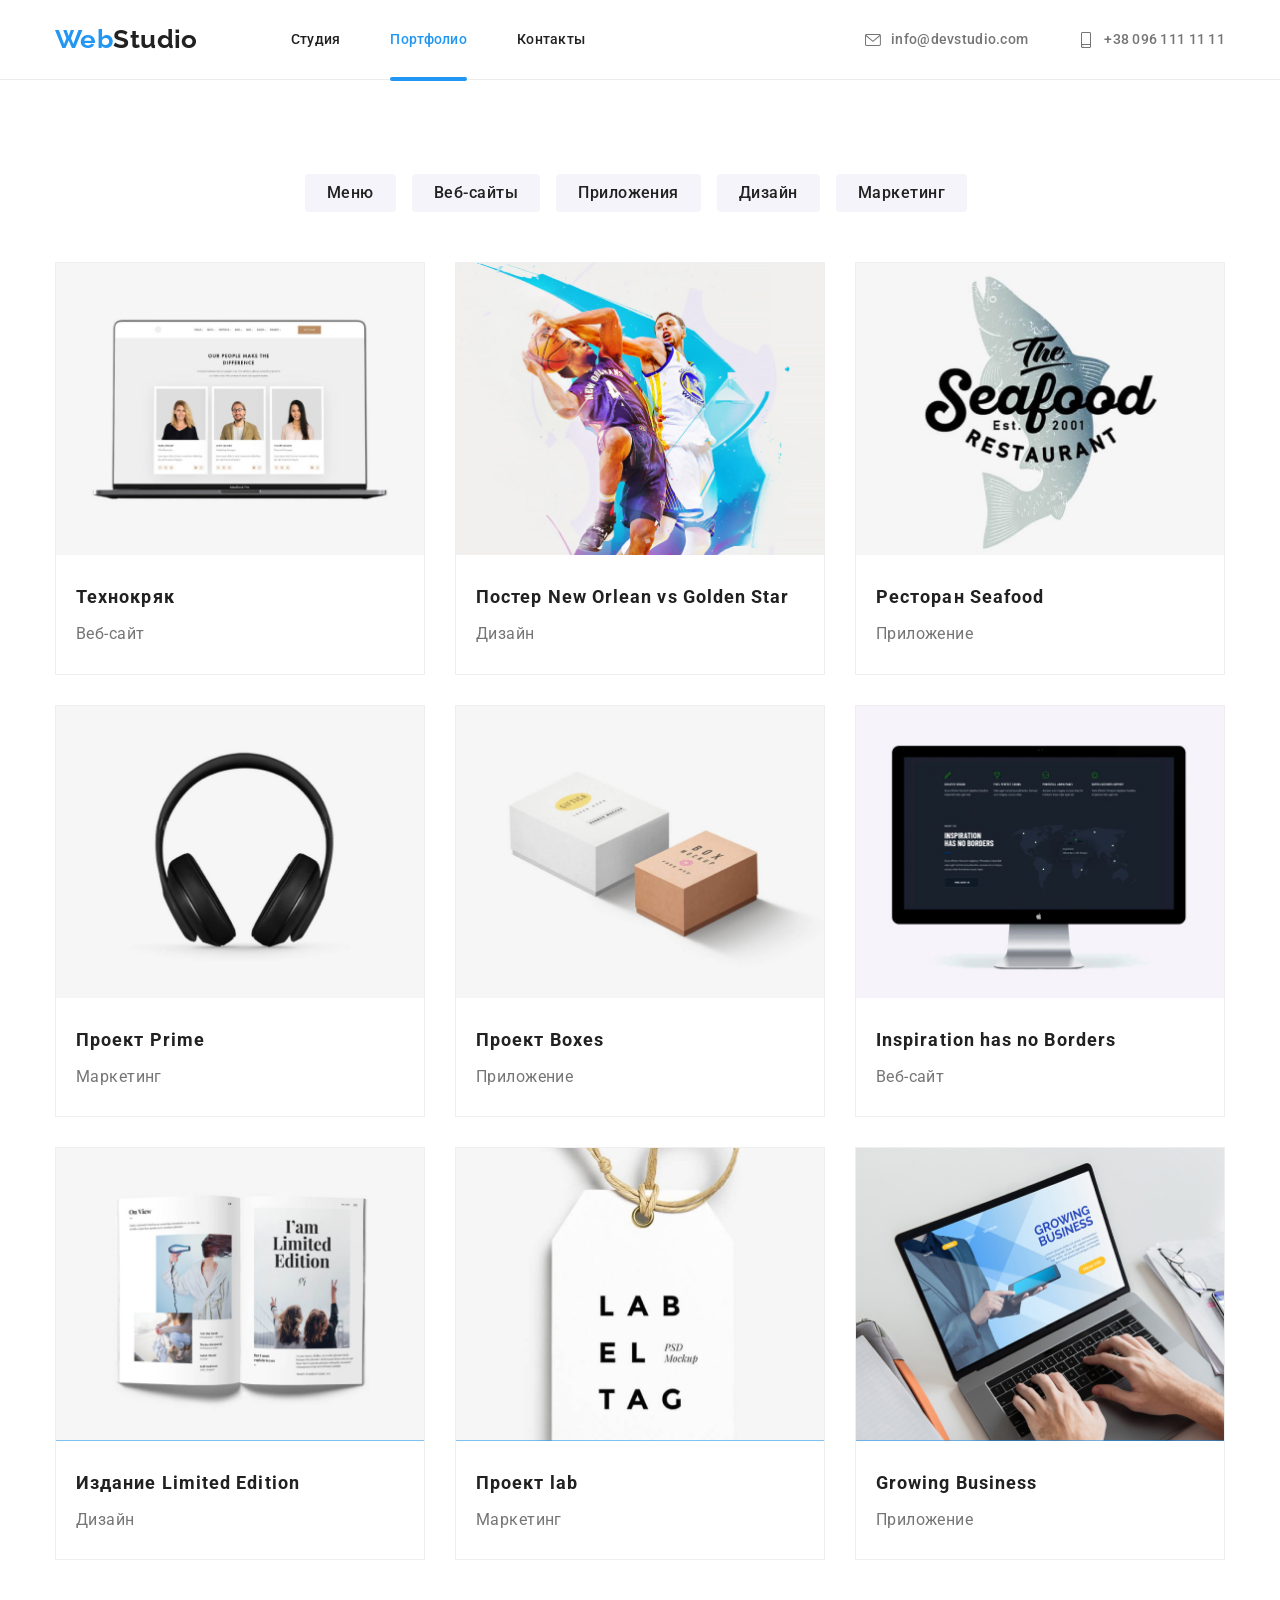
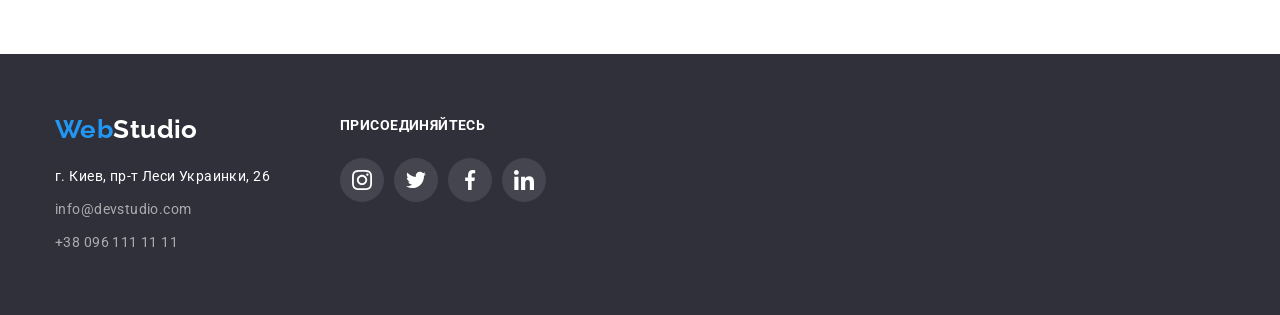
==== portfolio.html @ e98e8a39 "Добавляет предыдущий проэкт" ====
<!DOCTYPE html>
<html lang="ru">
  <head>
    <meta charset="UTF-8" />
    <meta name="viewport" content="width=device-width, initial-scale=1.0" />
    <title>Портфолио</title>
    <link rel="preconnect" href="https://fonts.gstatic.com" />
    <link
      href="https://fonts.googleapis.com/css2?family=Raleway:wght@700&family=Roboto:wght@400;500;700;900&display=swap"
      rel="stylesheet"
    />
    <link
      rel="stylesheet"
      href="https://cdnjs.cloudflare.com/ajax/libs/modern-normalize/1.0.0/modern-normalize.min.css"
    />
    <link rel="stylesheet" href="./css/common.css" />
    <link rel="stylesheet" href="./css/styles.css" />
  </head>
  <body>
    <header class="header-page">
      <div class="container header-container">
        <nav class="nav-container">
          <a href="./index.html" class="logo logo-for-header">Web<span class="logo-header">Studio</span></a>

          <ul class="site-nav list">
            <li class="site-nav-item"><a href="./index.html" class="link">Студия</a></li>
            <li class="site-nav-item"><a href="./portfolio.html" class="link current">Портфолио</a></li>
            <li class="site-nav-item"><a href="#" class="link">Контакты</a></li>
          </ul>
        </nav>

        <ul class="site-contacts list">
          <li class="site-contacts-item mail-with-margin">
            <a href="mailto:info@devstudio.com" class="link-contacts">
              <svg class="contact-icon">
                <use href="./img/icons/sprite.svg#icon-header-icon-envelope"></use>
              </svg>
              info@devstudio.com</a
            >
          </li>
          <li class="site-contacts-item">
            <a href="tel:+380961111111" class="link-contacts">
              <svg class="contact-icon">
                <use href="./img/icons/sprite.svg#icon-header-icon-smartphone"></use>
              </svg>
              +38 096 111 11 11</a
            >
          </li>
        </ul>
      </div>
    </header>

    <main>
      <section class="portfolio-section">
        <div class="container">
          <h1 class="visually-hidden">Портфолио</h1>

          <!-- Меню кнопок-фильтров -->

          <ul class="filter-list list">
            <li class="filter-list-item">
              <button type="button" class="button">Меню</button>
            </li>
            <li class="filter-list-item">
              <button type="button" class="button">Веб-сайты</button>
            </li>
            <li class="filter-list-item">
              <button type="button" class="button">Приложения</button>
            </li>
            <li class="filter-list-item">
              <button type="button" class="button">Дизайн</button>
            </li>
            <li class="filter-list-item">
              <button type="button" class="button">Маркетинг</button>
            </li>
          </ul>

          <!-- Список примеров работ -->

          <ul class="example-list list">
            <li class="item">
              <a href="#" class="link-card link">
                <div class="content">
                  <div class="example-img">
                    <img
                      src="./img/portfolio-1.jpg"
                      alt="Главная страница веб-сайта"
                      width="370"
                      height="294"
                      class="img"
                    />
                    <p class="example-content-description">
                      Технокряк это современная площадка распространения коронавируса. Компании используют эту платформу
                      для цифрового шпионажа и атак на защищённые сервера конкурентов.
                    </p>
                  </div>
                </div>
                <div class="card-footer">
                  <h2 class="title">Технокряк</h2>
                  <p class="text">Веб-сайт</p>
                </div>
              </a>
            </li>
            <li class="item">
              <a href="#" class="link-card link">
                <div class="content">
                  <div class="example-img">
                    <img
                      src="./img/portfolio-2.jpg"
                      alt="Два баскетболиста борются за мяч"
                      width="370"
                      height="294"
                      class="img"
                    />
                    <p class="example-content-description">
                      Технокряк это современная площадка распространения коронавируса. Компании используют эту платформу
                      для цифрового шпионажа и атак на защищённые сервера конкурентов.
                    </p>
                  </div>
                </div>

                <div class="card-footer">
                  <h2 class="title">Постер <span lang="en">New Orlean vs Golden Star</span></h2>
                  <p class="text">Дизайн</p>
                </div>
              </a>
            </li>
            <li class="item">
              <a href="#" class="link-card link">
                <div class="content">
                  <div class="example-img">
                    <img
                      src="./img/portfolio-3.jpg"
                      alt="Логотип ресторана Seafood"
                      width="370"
                      height="294"
                      class="img"
                    />
                    <p class="example-content-description">
                      Технокряк это современная площадка распространения коронавируса. Компании используют эту платформу
                      для цифрового шпионажа и атак на защищённые сервера конкурентов.
                    </p>
                  </div>
                </div>
                <div class="card-footer">
                  <h2 class="title">Ресторан <span lang="en">Seafood</span></h2>
                  <p class="text">Приложение</p>
                </div>
              </a>
            </li>
            <li class="item">
              <a href="#" class="link-card link">
                <div class="content">
                  <div class="example-img">
                    <img src="./img/portfolio-4.jpg" alt="Накладные наушники" width="370" height="294" class="img" />
                    <p class="example-content-description">
                      Технокряк это современная площадка распространения коронавируса. Компании используют эту платформу
                      для цифрового шпионажа и атак на защищённые сервера конкурентов.
                    </p>
                  </div>
                </div>
                <div class="card-footer">
                  <h2 class="title">Проект <span lang="en">Prime</span></h2>
                  <p class="text">Маркетинг</p>
                </div>
              </a>
            </li>
            <li class="item">
              <a href="#" class="link-card link">
                <div class="content">
                  <div class="example-img">
                    <img
                      src="./img/portfolio-5.jpg"
                      alt="Одна большая и одна маленькая коробочки"
                      width="370"
                      height="294"
                      class="img"
                    />
                    <p class="example-content-description">
                      Технокряк это современная площадка распространения коронавируса. Компании используют эту платформу
                      для цифрового шпионажа и атак на защищённые сервера конкурентов.
                    </p>
                  </div>
                </div>
                <div class="card-footer">
                  <h2 class="title">Проект <span lang="en">Boxes</span></h2>
                  <p class="text">Приложение</p>
                </div>
              </a>
            </li>
            <li class="item">
              <a href="#" class="link-card link">
                <div class="content">
                  <div class="example-img">
                    <img
                      src="./img/portfolio-6.jpg"
                      alt="Главная страница веб-сайта"
                      width="370"
                      height="294"
                      class="img"
                    />
                    <p class="example-content-description">
                      Технокряк это современная площадка распространения коронавируса. Компании используют эту платформу
                      для цифрового шпионажа и атак на защищённые сервера конкурентов.
                    </p>
                  </div>
                </div>
                <div class="card-footer">
                  <h2 class="title"><span lang="en">Inspiration has no Borders</span></h2>
                  <p class="text">Веб-сайт</p>
                </div>
              </a>
            </li>
            <li class="item">
              <a href="#" class="link-card link">
                <div class="content">
                  <div class="example-img">
                    <img src="./img/potfolio-7.jpg" alt="Разворот книги" width="370" height="294" class="img" />
                    <p class="example-content-description">
                      Технокряк это современная площадка распространения коронавируса. Компании используют эту платформу
                      для цифрового шпионажа и атак на защищённые сервера конкурентов.
                    </p>
                  </div>
                </div>
                <div class="card-footer">
                  <h2 class="title">Издание <span lang="en">Limited Edition</span></h2>
                  <p class="text">Дизайн</p>
                </div>
              </a>
            </li>
            <li class="item">
              <a href="#" class="link-card link">
                <div class="content">
                  <div class="example-img">
                    <img src="./img/portfolio-8.jpg" alt="Бирка" width="370" height="294" class="img" />
                    <p class="example-content-description">
                      Технокряк это современная площадка распространения коронавируса. Компании используют эту платформу
                      для цифрового шпионажа и атак на защищённые сервера конкурентов.
                    </p>
                  </div>
                </div>
                <div class="card-footer">
                  <h2 class="title">Проект <span lang="en">lab</span></h2>
                  <p class="text">Маркетинг</p>
                </div>
              </a>
            </li>
            <li class="item">
              <a href="#" class="link-card link">
                <div class="content">
                  <div class="example-img">
                    <img
                      src="./img/portfolio-9.jpg"
                      alt="Ноутбук на котором набирают текст"
                      width="370"
                      height="294"
                      class="img"
                    />
                    <p class="example-content-description">
                      Технокряк это современная площадка распространения коронавируса. Компании используют эту платформу
                      для цифрового шпионажа и атак на защищённые сервера конкурентов.
                    </p>
                  </div>
                </div>
                <div class="card-footer">
                  <h2 lang="en" class="title">Growing Business</h2>
                  <p class="text">Приложение</p>
                </div>
              </a>
            </li>
          </ul>
        </div>
      </section>
    </main>

    <footer class="footer-page">
      <div class="container all-footer">
        <div class="footer-container">
          <a href="./index.html" class="logo logo-for-footer">Web<span class="logo-footer">Studio</span></a>
          <address class="address-container">
            <ul class="address-list list">
              <li class="address-list-item">
                <a href="https://goo.gl/maps/Ahhb2B3hDKV3ZpVi9" class="text" target="_blank" rel="noopener noreferrer"
                  >г. Киев, пр-т Леси Украинки, 26</a
                >
              </li>
              <li class="address-list-item"><a href="mailto:info@devstudio.com" class="link">info@devstudio.com</a></li>
              <li class="address-list-item"><a href="tel:+380961111111" class="link">+38 096 111 11 11</a></li>
            </ul>
          </address>
        </div>
        <div class="footer-container">
          <p class="text"><strong class="join">присоединяйтесь</strong></p>
          <ul class="social-list list">
            <li class="social-link-item">
              <a href="#" class="social-link social-footer"
                ><svg class="social-icon" width="20px" height="20px">
                  <use href="./img/icons/sprite.svg#icon-instagram"></use></svg
              ></a>
            </li>
            <li class="social-link-item">
              <a href="#" class="social-link social-footer"
                ><svg class="social-icon" width="20px" height="20px">
                  <use href="./img/icons/sprite.svg#icon-twitter"></use></svg
              ></a>
            </li>
            <li class="social-link-item">
              <a href="#" class="social-link social-footer"
                ><svg class="social-icon" width="20px" height="20px">
                  <use href="./img/icons/sprite.svg#icon-facebook"></use></svg
              ></a>
            </li>
            <li class="social-link-item">
              <a href="#" class="social-link social-footer"
                ><svg class="social-icon" width="20px" height="20px">
                  <use href="./img/icons/sprite.svg#icon-linkedin"></use></svg
              ></a>
            </li>
          </ul>
        </div>
      </div>
    </footer>
  </body>
</html>
---- css/common.css ----
body {
  background-color: var(--primary-bg-color);
  color: var(--text-main-color);

  font-family: Roboto, sans-serif;
  font-weight: 400;
  letter-spacing: 0.03em;
  font-size: 14px;
  line-height: 1.7;
}

:root {
  --text-main-color: #757575;
  --title-text-color: #212121;
  --accent-color: #2196f3;
  --primary-bg-color: #ffffff;
  --secondary-bg-color: #2f303a;
  --primary-white-color: #ffffff;
  --secondary-white-color: rgba(255, 255, 255, 0.6);
  --primary-bg-button: #f5f4fa;
  --icons-color: #afb1b8;
}

/* основной цвет фона #FFFFFF */
/* цвет основного текста #757575 */
/*вторичный цвет #212121 */
/* акцент #2196F3 */
/* белый #FFFFFF */
/*белый с прозрачностью rgba(255, 255, 255, 0.6) */
/* цвет фона шапки и футера #2F303A */
/* вторичный цвет фона #F5F4FA */
/* 1200*/

h1,
h2,
h3,
h4,
h5,
h6 {
  margin: 0;
}

ul,
ol {
  margin: 0;
  padding: 0;
}

p {
  margin: 0;
}

.img {
  display: block;
  max-width: 100%;
  height: auto;
}

.list {
  list-style: none;
}

.link {
  text-decoration: none;
}

.container {
  width: 1200px;
  padding-left: 15px;
  padding-right: 15px;
  margin-left: auto;
  margin-right: auto;
  /* outline: 2px solid tomato; */
}

/* ======== HEADER ======== */
/* ======== Site-nav ======== */

.header-page {
  padding-top: 24px;
  padding-bottom: 24px;
  border-bottom: 1px solid #ececec;
}

.container.header-container {
  display: flex;
  align-items: center;
}

.nav-container {
  display: flex;
  align-items: center;

  margin-right: auto;
}

.logo {
  color: #2196f3;
  text-decoration: none;

  font-family: Raleway;
  font-weight: 700;
  font-size: 26px;
  line-height: 1.2;
}

.logo.logo-for-header {
  margin-right: 93px;
}

.logo-header {
  color: #212121;
}

.site-nav {
  font-weight: 500;
  line-height: 1.14;
  letter-spacing: 0.02em;

  display: flex;
}

.site-nav-item {
  margin-right: 50px;
  /* position: relative; */
}

.site-nav-item:last-child {
  margin-right: 0;
}

.site-nav .link {
  color: var(--title-text-color);
  text-decoration: none;
  display: block;

  transition: color 250ms cubic-bezier(0.4, 0, 0.2, 1);
}

.site-nav .link:hover,
.site-nav .link:focus {
  color: var(--accent-color);
}

.link.current {
  position: relative;
  display: inline-block;
  color: var(--accent-color);
}

.link.current::after {
  content: '';
  position: absolute;
  display: block;
  width: 100%;
  height: 4px;
  bottom: -212%;
  left: 0;
  background-color: var(--accent-color);
  border-radius: 2px;
}

/* ========= Contacts ========= */

.site-contacts {
  font-weight: 500;
  line-height: 1.14;
  letter-spacing: 0.02em;

  display: flex;
  align-items: center;
}

.link-contacts {
  color: var(--text-main-color);
  text-decoration: none;

  transition: color 250ms cubic-bezier(0.4, 0, 0.2, 1);
}

.link-contacts:hover,
.link-contacts:focus {
  color: var(--accent-color);
}

.mail-with-margin {
  margin-right: 50px;
}

.link-contacts {
  display: flex;
  justify-content: center;
  padding-top: 2px;
  padding-bottom: 2px;
}

.contact-icon {
  fill: currentColor;
  width: 16px;
  height: 16px;
  margin-right: 10px;
}

/* ======== END HEADER ======== */

/* ======== FOOTER ======== */

.container.all-footer {
  display: flex;
}

.footer-container {
  display: flex;
  flex-direction: column;
  padding-top: 60px;
  padding-bottom: 60px;
  max-width: 270px;
  margin-right: 70px;
}

.footer-container.join-container {
  padding-top: 68px;
}

.logo.logo-for-footer {
  display: flex;
  margin-bottom: 20px;
}

.logo-footer {
  color: #ffffff;
}

.footer-page {
  background-color: var(--secondary-bg-color);
}

.address-container {
  display: flex;
}

.address-list {
  font-style: normal;
  font-size: 14px;
  line-height: 1.7;

  display: flex;
  flex-direction: column;
}

.address-list-item {
  margin-bottom: 9px;
}

.address-list-item:last-child {
  margin-bottom: 0;
}

.address-list-item .text {
  color: var(--primary-white-color);
  text-decoration: none;
}

.address-list-item > .link {
  color: var(--secondary-white-color);
  text-decoration: none;

  transition: color 250ms cubic-bezier(0.4, 0, 0.2, 1);
}

.address-list-item > .link:hover,
.address-list-item > .link:focus {
  color: var(--accent-color);
}

.footer-container-social {
  display: flex;
  flex-direction: column;
  max-width: 270px;
}

.card-footer {
  padding: 24px 20px;
}

.card-footer .title {
  color: var(--title-text-color);

  font-weight: 700;
  font-size: 18px;
  line-height: 2;
  letter-spacing: 0.06em;
  margin-bottom: 4px;
  margin-top: 0;
}

.card-footer .text {
  font-size: 16px;
  line-height: 1.9;
  margin: 0;
  color: var(--text-main-color);
}

.join {
  text-transform: uppercase;
}

.footer-container > .text {
  margin-bottom: 20px;
  color: var(--primary-white-color);
}

.social-link.social-footer {
  background-color: rgba(255, 255, 255, 0.1);
  border-radius: 50%;
  color: #ffffff;
}

/* ======== END FOOTER ======== */

/* Hidden header */

.visually-hidden {
  position: absolute !important;
  clip: rect(1px 1px 1px 1px);
  clip: rect(1px, 1px, 1px, 1px);
  padding: 0 !important;
  border: 0 !important;
  height: 1px !important;
  width: 1px !important;
  overflow: hidden;
}

/* ======== END FOOTER ======== */
---- css/styles.css ----
/* ======== index.html ======== */

/* ================= HERO ================= */

.hero {
  text-align: center;

  border-color: var(--secondary-bg-color);
  background-image: linear-gradient(to right, rgba(47, 48, 58, 0.4), rgba(47, 48, 58, 0.4)), url(../img/hero.jpg);
  max-width: 1600px;
  margin-right: auto;
  margin-left: auto;
}

.hero-container {
  max-width: 700px;
  margin-left: auto;
  margin-right: auto;
  padding-bottom: 200px;
  padding-top: 200px;
}

.hero-title {
  color: #ffffff;

  font-weight: 900;
  font-size: 44px;
  line-height: 1.4;
  letter-spacing: 0.06em;
  text-transform: uppercase;

  margin-bottom: 30px;
}

.hero-button {
  padding: 10px 32px;

  color: #ffffff;
  background-color: var(--accent-color);
  box-shadow: 0px 4px 4px rgba(0, 0, 0, 0.15);
  border-radius: 4px;
  border: none;

  font-family: inherit;
  font-weight: 700;
  font-size: 16px;
  line-height: 1.9;
  letter-spacing: 0.06em;
  cursor: pointer;
}

/* ======== END HERO ======== */

/* ======== COMPONENTS ======== */

.section .section-title {
  color: var(--title-text-color);

  font-weight: 700;
  font-size: 36px;
  line-height: 1.17;
  text-align: center;

  margin-bottom: 50px;
}

/* ======== END COMPONENTS ======== */

/* ======== FEATURES ======== */

.section.features {
  padding-top: 94px;
  padding-bottom: 47px;
}

.feature-list {
  display: flex;
  flex-wrap: wrap;

  padding: 0;
  margin-top: -30px;
  margin-right: -30px;
  margin-bottom: 0;
}

.feature-list-item {
  flex-basis: calc(100% / 4 - 30px);
  margin-top: 30px;
  margin-right: 30px;
  width: 270px;
}

.feature-list-item:last-child {
  margin-right: 0;
}

.feature-list-item::before {
  content: '';
  display: block;
  height: 120px;
  background-color: var(--primary-bg-button);
  background-repeat: no-repeat;
  background-position: center;
  border-radius: 4px;
  margin-bottom: 30px;
}

.icon-antenna::before {
  content: '';
  background-image: url(../img/icons/features-antenna.svg);
  background-size: 66px 70px;
}

.icon-clock::before {
  content: '';
  background-image: url(../img/icons/features-clock.svg);
  background-size: 66px 70px;
}

.icon-diagram::before {
  content: '';
  background-image: url(../img/icons/features-diagram.svg);
  background-size: 66px 70px;
}

.icon-astronaut::before {
  content: '';
  background-image: url(../img/icons/features-astronaut.svg);
  background-size: 66px 70px;
}

.feature-list .title {
  color: var(--title-text-color);

  font-weight: 700;
  font-size: 14px;
  line-height: 1.14;
  text-transform: uppercase;

  margin-bottom: 10px;
}

/* ======== END FEATURES ======== */

/* ======== WORKS ======== */

.section.works {
  padding-top: 47px;
  padding-bottom: 94px;
}

.work-list {
  display: flex;
  align-items: center;
  justify-content: space-between;
  margin-top: 0;
  margin-bottom: 0;
  padding: 0;
}

.work-list-item {
  width: 370px;
}

.work-list-container {
  position: relative;
  display: flex;
  justify-content: center;
  align-items: flex-end;
}

.work-list-container::before {
  content: '';
  position: absolute;
  left: 0;
  bottom: 0;
  width: 100%;
  height: 70px;
  background-color: rgba(47, 48, 58, 0.8);
}

.work-description {
  position: absolute;
  bottom: 27px;

  text-transform: uppercase;
  font-weight: 700;
  color: var(--primary-white-color);
  line-height: 1.143;

  /* overflow-x: auto; */
}

/* ======== END WORKS ======== */

/* ======== OUR TEAM ======== */

.team-list {
  display: flex;
  flex-wrap: wrap;
  margin-top: -30px;
  margin-right: -30px;
  margin-bottom: 0;
  padding-left: 0;
}

.team-list-item {
  background-color: #ffffff;

  margin-top: 30px;
  margin-right: 30px;
  flex-basis: calc(100% / 4 - 30px);

  border-radius: 0px 0px 4px 4px;
  box-shadow: 0px 1px 3px rgba(0, 0, 0, 0.12), 0px 1px 1px rgba(0, 0, 0, 0.14), 0px 2px 1px rgba(0, 0, 0, 0.2);
}

.team-list-item:last-child {
  margin-right: 0;
}

.footer-card-team {
  padding-top: 30px;
  padding-bottom: 30px;
}

.team-list .title {
  color: var(--title-text-color);

  font-weight: 500;
  font-size: 16px;
  line-height: 1.9;
  text-align: center;

  margin-bottom: 10px;
}

.team-list .text {
  font-size: 16px;
  line-height: 1.9;
  margin-bottom: 16px;
}

.team-list-item {
  text-align: center;
}

.team-section {
  background-color: #f5f4fa;
  padding-bottom: 94px;
  padding-top: 94px;
}

/* ======== END OUR TEAM ======== */

/* ======== SOCIAL LINKS ========= */

.social-list {
  display: flex;
  justify-content: center;
}

.social-link {
  display: inline-flex;
  justify-content: center;
  align-items: center;
  color: #afb1b8;
  width: 44px;
  height: 44px;
  border-radius: 50%;

  transition: color 250ms cubic-bezier(0.4, 0, 0.2, 1), background-color 250ms cubic-bezier(0.4, 0, 0.2, 1),
    border-radius 250ms cubic-bezier(0.4, 0, 0.2, 1);
}

.social-link-item:not(:nth-last-child(1)) {
  margin-right: 10px;
}

.social-icon {
  fill: currentColor;
  transition: fill 250ms cubic-bezier(0.4, 0, 0.2, 1);
}

.social-link:hover,
.social-link:focus {
  color: #ffffff;
  background-color: var(--accent-color);
  border-radius: 50%;
}

/* ======== END SOCIAL LINKS ======== */

/* ======== OUR CLIENTS ======== */

.client-section {
  padding-top: 94px;
  padding-bottom: 50px;
}

.client-list {
  display: flex;
  flex-wrap: wrap;
  margin-top: -30px;
  margin-right: -30px;
}

.client-item {
  margin-top: 30px;
  margin-right: 30px;
  flex-basis: calc(100% / 6 - 30px);
}

.client-link {
  display: flex;
  justify-content: center;
  align-items: center;
  width: 100%;
  height: 90px;

  color: var(--icons-color);
  border: 1px solid #afb1b8;
  border-radius: 4px;

  transition: color 250ms cubic-bezier(0.4, 0, 0.2, 1), border 250ms cubic-bezier(0.4, 0, 0.2, 1);
}

.client-link:hover,
.client-link:focus {
  color: var(--accent-color);
  border: 1px solid var(--accent-color);
}

.client-icon {
  fill: currentColor;
  transition: fill 250ms cubic-bezier(0.4, 0, 0.2, 1);
}
/* ======== END OUR CLIENTS ======== */

/* ======== portfolio.html ======== */

.portfolio-section {
  padding-top: 94px;
  padding-bottom: 94px;
}

/* ======== FILTERS MENU ======== */

.filter-list {
  display: flex;
  justify-content: center;
  margin-bottom: 50px;
}

.filter-list-item:not(:nth-last-child(1)) {
  margin-right: 8px;
}

.button {
  color: var(--title-text-color);
  background-color: var(--primary-bg-button);

  font-family: inherit;
  font-weight: 500;
  font-size: 16px;
  line-height: 1.6;
  letter-spacing: 0.03em;
  margin-right: 8px;

  border: none;
  padding: 6px 22px;
  border-radius: 4px;

  transition: color 250ms cubic-bezier(0.4, 0, 0.2, 1), background-color 250ms cubic-bezier(0.4, 0, 0.2, 1),
    box-shadow 250ms cubic-bezier(0.4, 0, 0.2, 1);
}

.button:hover,
.button:focus {
  color: var(--primary-white-color);
  background-color: var(--accent-color);
  box-shadow: 0px 3px 1px rgba(0, 0, 0, 0.1), 0px 1px 2px rgba(0, 0, 0, 0.08), 0px 2px 2px rgba(0, 0, 0, 0.12);
}

/* ======== END FILTERS MENU ======== */

/* ======== EXAMPLES ======== */

.example-list {
  display: flex;
  flex-wrap: wrap;
  margin-right: -30px;
  margin-top: -30px;
}

.item {
  margin-right: 30px;
  margin-top: 30px;
  width: calc((100% - 90px) / 3);
  border: 1px solid #eeeeee;
}

.link-card {
  display: block;

  transition: box-shadow 250ms cubic-bezier(0.4, 0, 0.2, 1);
}

.link-card:hover,
.link-card:focus {
  box-shadow: 0px 4px 4px rgba(0, 0, 0, 0.25);
}

.example-list {
  text-decoration: none;
  color: var(--text-main-color);
}

.example-img {
  position: relative;
  overflow: hidden;
}

.example-content-description {
  position: absolute;
  bottom: 0;
  left: 0;
  width: 100%;
  height: 100%;
  padding: 62px 24px;

  font-size: 18px;
  line-height: 1.555;
  color: var(--primary-white-color);
  background-color: rgba(33, 150, 243, 0.9);

  transform: translateY(100%);
  transition: transform 250ms cubic-bezier(0.4, 0, 0.2, 1), opacity 250ms cubic-bezier(0.4, 0, 0.2, 1);
}

/* .example-img::before {
  content: '';
  display: inline-block;
  position: absolute;
  bottom: 0;
  left: 0;
  width: 100%;
  height: 100%;
  background-color: rgba(33, 150, 243, 0.9);

  transform: translateY(100%);
  transition: transform 250ms cubic-bezier(0.4, 0, 0.2, 1);
} */

.link-card:hover .example-content-description,
.link-card:focus .example-content-description {
  transform: translateY(0);
}

/* ======== END EXAMPLES ======== */

/* ======== MODAL WINDOW ======== */

.backdrop.is-hidden {
  visibility: hidden;
  opacity: 0;
  pointer-events: none;
}

.backdrop.is-hidden .modal {
  transform: translate(-50%, -50%) scale(1.2);
}

.backdrop {
  position: fixed;
  top: 0;
  left: 0;
  width: 100%;
  height: 100%;
  z-index: 100;
  background-color: rgba(0, 0, 0, 0.2);

  visibility: visible;
  opacity: 1;
  transition: opacity 250ms cubic-bezier(0.4, 0, 0.2, 1);
}

.modal {
  position: absolute;
  top: 50%;
  left: 50%;
  transform: translate(-50%, -50%) scale(1);
  transition: transform 250ms cubic-bezier(0.4, 0, 0.2, 1);
  visibility: visible;

  min-height: 580px;
  min-width: 528px;

  background-color: #fff;
}

.close-modal-button {
  position: absolute;
  top: 8px;
  right: 8px;

  display: flex;
  justify-content: center;
  align-items: center;

  width: 30px;
  height: 30px;
  border-radius: 50%;
  border: 1px solid rgba(0, 0, 0, 0.1);
  padding: 6px;

  background-color: transparent;

  cursor: pointer;
}

/* ======== END MODAL WINDOW ======== */
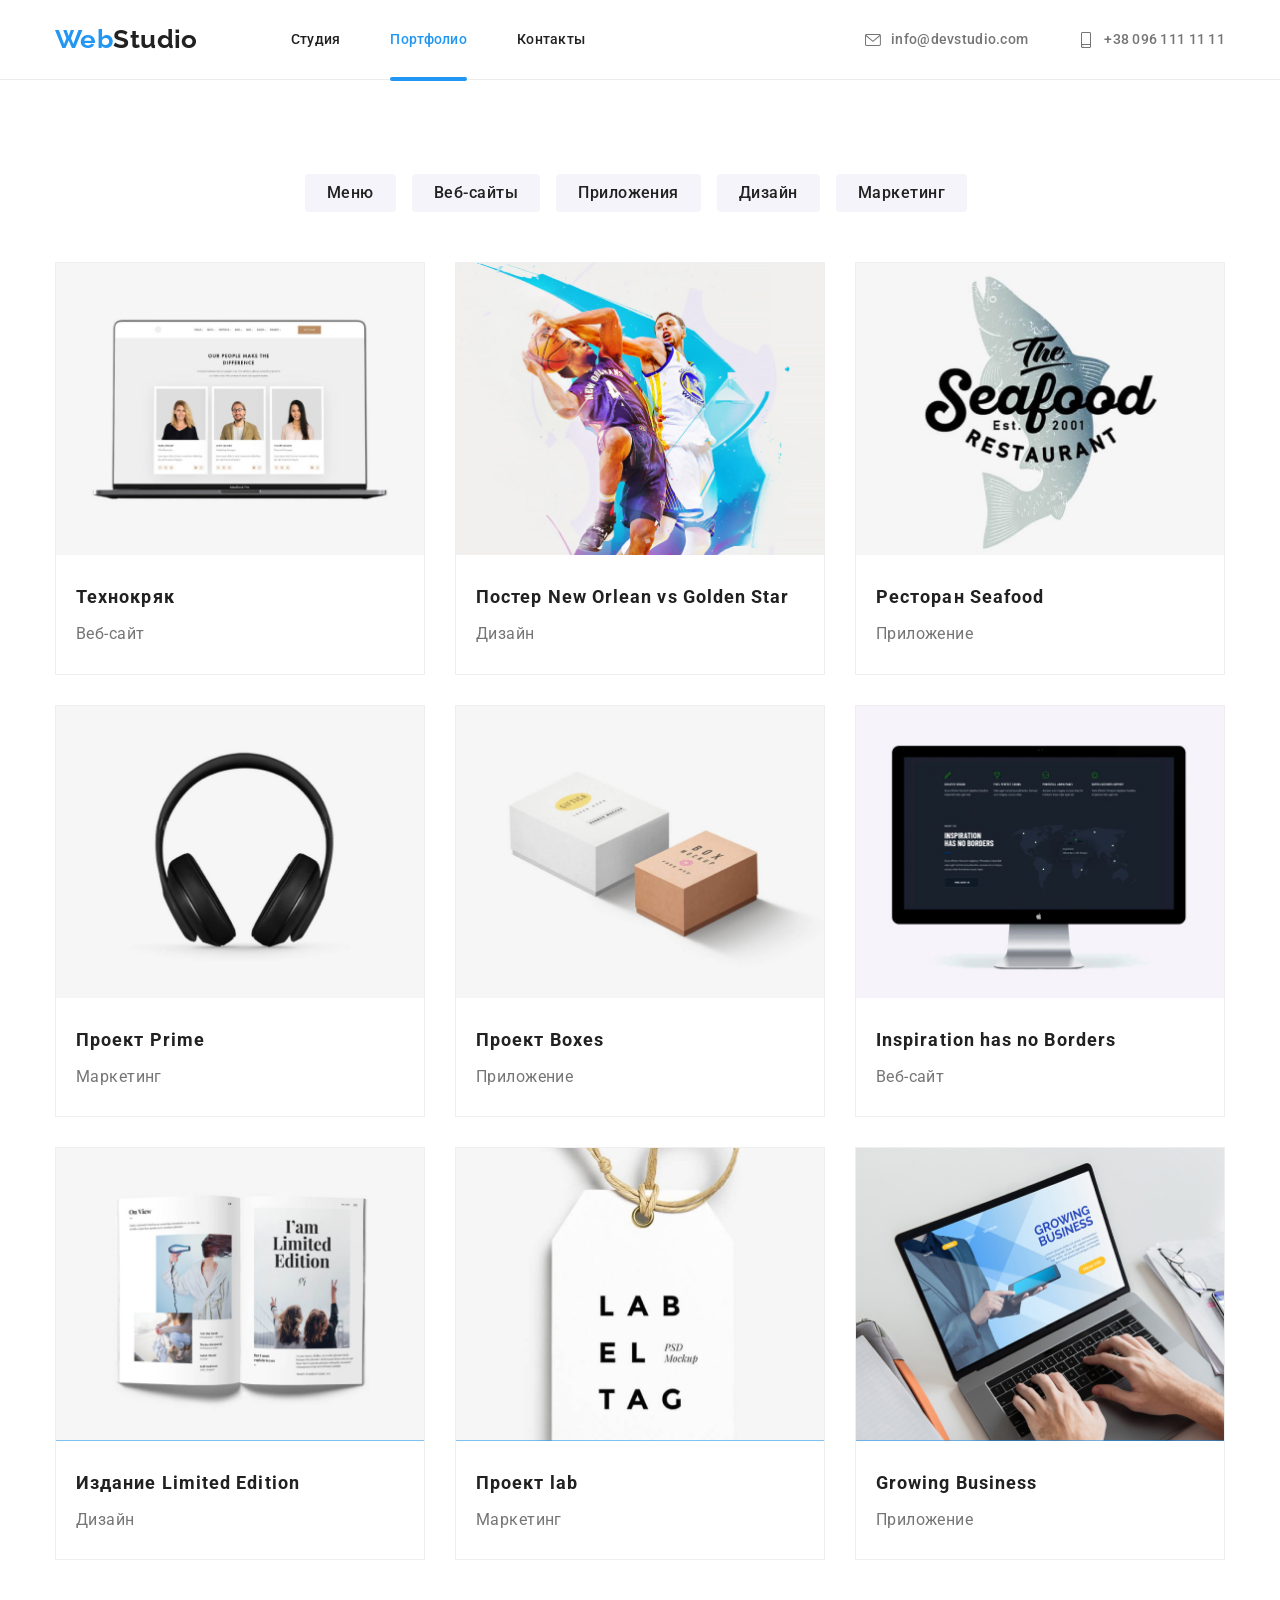
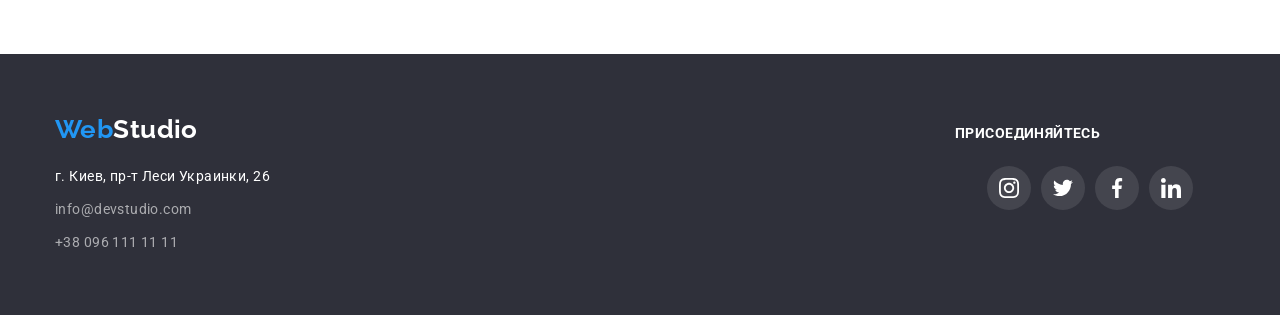
==== commit d5ec278a: "Фиксит футер" ====
--- a/portfolio.html
+++ b/portfolio.html
@@ -80,20 +80,18 @@
           <ul class="example-list list">
             <li class="item">
               <a href="#" class="link-card link">
-                <div class="content">
-                  <div class="example-img">
-                    <img
-                      src="./img/portfolio-1.jpg"
-                      alt="Главная страница веб-сайта"
-                      width="370"
-                      height="294"
-                      class="img"
-                    />
-                    <p class="example-content-description">
-                      Технокряк это современная площадка распространения коронавируса. Компании используют эту платформу
-                      для цифрового шпионажа и атак на защищённые сервера конкурентов.
-                    </p>
-                  </div>
+                <div class="example-img">
+                  <img
+                    src="./img/portfolio-1.jpg"
+                    alt="Главная страница веб-сайта"
+                    width="370"
+                    height="294"
+                    class="img"
+                  />
+                  <p class="example-content-description">
+                    Технокряк это современная площадка распространения коронавируса. Компании используют эту платформу
+                    для цифрового шпионажа и атак на защищённые сервера конкурентов.
+                  </p>
                 </div>
                 <div class="card-footer">
                   <h2 class="title">Технокряк</h2>
@@ -103,20 +101,18 @@
             </li>
             <li class="item">
               <a href="#" class="link-card link">
-                <div class="content">
-                  <div class="example-img">
-                    <img
-                      src="./img/portfolio-2.jpg"
-                      alt="Два баскетболиста борются за мяч"
-                      width="370"
-                      height="294"
-                      class="img"
-                    />
-                    <p class="example-content-description">
-                      Технокряк это современная площадка распространения коронавируса. Компании используют эту платформу
-                      для цифрового шпионажа и атак на защищённые сервера конкурентов.
-                    </p>
-                  </div>
+                <div class="example-img">
+                  <img
+                    src="./img/portfolio-2.jpg"
+                    alt="Два баскетболиста борются за мяч"
+                    width="370"
+                    height="294"
+                    class="img"
+                  />
+                  <p class="example-content-description">
+                    Технокряк это современная площадка распространения коронавируса. Компании используют эту платформу
+                    для цифрового шпионажа и атак на защищённые сервера конкурентов.
+                  </p>
                 </div>
 
                 <div class="card-footer">
@@ -127,20 +123,18 @@
             </li>
             <li class="item">
               <a href="#" class="link-card link">
-                <div class="content">
-                  <div class="example-img">
-                    <img
-                      src="./img/portfolio-3.jpg"
-                      alt="Логотип ресторана Seafood"
-                      width="370"
-                      height="294"
-                      class="img"
-                    />
-                    <p class="example-content-description">
-                      Технокряк это современная площадка распространения коронавируса. Компании используют эту платформу
-                      для цифрового шпионажа и атак на защищённые сервера конкурентов.
-                    </p>
-                  </div>
+                <div class="example-img">
+                  <img
+                    src="./img/portfolio-3.jpg"
+                    alt="Логотип ресторана Seafood"
+                    width="370"
+                    height="294"
+                    class="img"
+                  />
+                  <p class="example-content-description">
+                    Технокряк это современная площадка распространения коронавируса. Компании используют эту платформу
+                    для цифрового шпионажа и атак на защищённые сервера конкурентов.
+                  </p>
                 </div>
                 <div class="card-footer">
                   <h2 class="title">Ресторан <span lang="en">Seafood</span></h2>
@@ -150,14 +144,12 @@
             </li>
             <li class="item">
               <a href="#" class="link-card link">
-                <div class="content">
-                  <div class="example-img">
-                    <img src="./img/portfolio-4.jpg" alt="Накладные наушники" width="370" height="294" class="img" />
-                    <p class="example-content-description">
-                      Технокряк это современная площадка распространения коронавируса. Компании используют эту платформу
-                      для цифрового шпионажа и атак на защищённые сервера конкурентов.
-                    </p>
-                  </div>
+                <div class="example-img">
+                  <img src="./img/portfolio-4.jpg" alt="Накладные наушники" width="370" height="294" class="img" />
+                  <p class="example-content-description">
+                    Технокряк это современная площадка распространения коронавируса. Компании используют эту платформу
+                    для цифрового шпионажа и атак на защищённые сервера конкурентов.
+                  </p>
                 </div>
                 <div class="card-footer">
                   <h2 class="title">Проект <span lang="en">Prime</span></h2>
@@ -167,20 +159,18 @@
             </li>
             <li class="item">
               <a href="#" class="link-card link">
-                <div class="content">
-                  <div class="example-img">
-                    <img
-                      src="./img/portfolio-5.jpg"
-                      alt="Одна большая и одна маленькая коробочки"
-                      width="370"
-                      height="294"
-                      class="img"
-                    />
-                    <p class="example-content-description">
-                      Технокряк это современная площадка распространения коронавируса. Компании используют эту платформу
-                      для цифрового шпионажа и атак на защищённые сервера конкурентов.
-                    </p>
-                  </div>
+                <div class="example-img">
+                  <img
+                    src="./img/portfolio-5.jpg"
+                    alt="Одна большая и одна маленькая коробочки"
+                    width="370"
+                    height="294"
+                    class="img"
+                  />
+                  <p class="example-content-description">
+                    Технокряк это современная площадка распространения коронавируса. Компании используют эту платформу
+                    для цифрового шпионажа и атак на защищённые сервера конкурентов.
+                  </p>
                 </div>
                 <div class="card-footer">
                   <h2 class="title">Проект <span lang="en">Boxes</span></h2>
@@ -190,20 +180,18 @@
             </li>
             <li class="item">
               <a href="#" class="link-card link">
-                <div class="content">
-                  <div class="example-img">
-                    <img
-                      src="./img/portfolio-6.jpg"
-                      alt="Главная страница веб-сайта"
-                      width="370"
-                      height="294"
-                      class="img"
-                    />
-                    <p class="example-content-description">
-                      Технокряк это современная площадка распространения коронавируса. Компании используют эту платформу
-                      для цифрового шпионажа и атак на защищённые сервера конкурентов.
-                    </p>
-                  </div>
+                <div class="example-img">
+                  <img
+                    src="./img/portfolio-6.jpg"
+                    alt="Главная страница веб-сайта"
+                    width="370"
+                    height="294"
+                    class="img"
+                  />
+                  <p class="example-content-description">
+                    Технокряк это современная площадка распространения коронавируса. Компании используют эту платформу
+                    для цифрового шпионажа и атак на защищённые сервера конкурентов.
+                  </p>
                 </div>
                 <div class="card-footer">
                   <h2 class="title"><span lang="en">Inspiration has no Borders</span></h2>
@@ -213,14 +201,12 @@
             </li>
             <li class="item">
               <a href="#" class="link-card link">
-                <div class="content">
-                  <div class="example-img">
-                    <img src="./img/potfolio-7.jpg" alt="Разворот книги" width="370" height="294" class="img" />
-                    <p class="example-content-description">
-                      Технокряк это современная площадка распространения коронавируса. Компании используют эту платформу
-                      для цифрового шпионажа и атак на защищённые сервера конкурентов.
-                    </p>
-                  </div>
+                <div class="example-img">
+                  <img src="./img/potfolio-7.jpg" alt="Разворот книги" width="370" height="294" class="img" />
+                  <p class="example-content-description">
+                    Технокряк это современная площадка распространения коронавируса. Компании используют эту платформу
+                    для цифрового шпионажа и атак на защищённые сервера конкурентов.
+                  </p>
                 </div>
                 <div class="card-footer">
                   <h2 class="title">Издание <span lang="en">Limited Edition</span></h2>
@@ -230,14 +216,12 @@
             </li>
             <li class="item">
               <a href="#" class="link-card link">
-                <div class="content">
-                  <div class="example-img">
-                    <img src="./img/portfolio-8.jpg" alt="Бирка" width="370" height="294" class="img" />
-                    <p class="example-content-description">
-                      Технокряк это современная площадка распространения коронавируса. Компании используют эту платформу
-                      для цифрового шпионажа и атак на защищённые сервера конкурентов.
-                    </p>
-                  </div>
+                <div class="example-img">
+                  <img src="./img/portfolio-8.jpg" alt="Бирка" width="370" height="294" class="img" />
+                  <p class="example-content-description">
+                    Технокряк это современная площадка распространения коронавируса. Компании используют эту платформу
+                    для цифрового шпионажа и атак на защищённые сервера конкурентов.
+                  </p>
                 </div>
                 <div class="card-footer">
                   <h2 class="title">Проект <span lang="en">lab</span></h2>
@@ -247,20 +231,18 @@
             </li>
             <li class="item">
               <a href="#" class="link-card link">
-                <div class="content">
-                  <div class="example-img">
-                    <img
-                      src="./img/portfolio-9.jpg"
-                      alt="Ноутбук на котором набирают текст"
-                      width="370"
-                      height="294"
-                      class="img"
-                    />
-                    <p class="example-content-description">
-                      Технокряк это современная площадка распространения коронавируса. Компании используют эту платформу
-                      для цифрового шпионажа и атак на защищённые сервера конкурентов.
-                    </p>
-                  </div>
+                <div class="example-img">
+                  <img
+                    src="./img/portfolio-9.jpg"
+                    alt="Ноутбук на котором набирают текст"
+                    width="370"
+                    height="294"
+                    class="img"
+                  />
+                  <p class="example-content-description">
+                    Технокряк это современная площадка распространения коронавируса. Компании используют эту платформу
+                    для цифрового шпионажа и атак на защищённые сервера конкурентов.
+                  </p>
                 </div>
                 <div class="card-footer">
                   <h2 lang="en" class="title">Growing Business</h2>
--- a/css/common.css
+++ b/css/common.css
@@ -207,36 +207,32 @@
 
 .container.all-footer {
   display: flex;
+  align-items: baseline;
+  justify-content: space-between;
 }
 
 .footer-container {
-  display: flex;
-  flex-direction: column;
+  width: 270px;
+}
+
+.logo.logo-for-footer {
+  display: block;
+  margin-bottom: 20px;
+}
+
+.logo-footer {
+  color: #ffffff;
+}
+
+.footer-page {
   padding-top: 60px;
   padding-bottom: 60px;
-  max-width: 270px;
-  margin-right: 70px;
-}
-
-.footer-container.join-container {
-  padding-top: 68px;
-}
-
-.logo.logo-for-footer {
-  display: flex;
-  margin-bottom: 20px;
-}
-
-.logo-footer {
-  color: #ffffff;
-}
-
-.footer-page {
   background-color: var(--secondary-bg-color);
 }
 
 .address-container {
   display: flex;
+  align-items: center;
 }
 
 .address-list {
@@ -271,12 +267,6 @@
 .address-list-item > .link:hover,
 .address-list-item > .link:focus {
   color: var(--accent-color);
-}
-
-.footer-container-social {
-  display: flex;
-  flex-direction: column;
-  max-width: 270px;
 }
 
 .card-footer {
@@ -310,11 +300,42 @@
   color: var(--primary-white-color);
 }
 
+.social-list-footer {
+  display: flex;
+}
+
 .social-link.social-footer {
   background-color: rgba(255, 255, 255, 0.1);
   border-radius: 50%;
   color: #ffffff;
 }
+
+.footer-container.mailing-container {
+  width: 570px;
+}
+
+.main-button.send-btn {
+  position: relative;
+}
+
+.main-button.send-btn::after {
+  content: '';
+  /* position: absolute;
+  top: 13px;
+  right: 18px; */
+  display: inline-block;
+  width: 24px;
+  height: 24px;
+  margin-left: 10px;
+
+  background-image: url(../img/icons/send.svg);
+  background-position: contain;
+  background-repeat: no-repeat;
+}
+
+/* .send-icon {
+  fill: currentColor;
+} */
 
 /* ======== END FOOTER ======== */
 
--- a/css/styles.css
+++ b/css/styles.css
@@ -32,7 +32,7 @@
   margin-bottom: 30px;
 }
 
-.hero-button {
+.main-button {
   padding: 10px 32px;
 
   color: #ffffff;
@@ -87,7 +87,6 @@
   flex-basis: calc(100% / 4 - 30px);
   margin-top: 30px;
   margin-right: 30px;
-  width: 270px;
 }
 
 .feature-list-item:last-child {
@@ -152,14 +151,15 @@
 .work-list {
   display: flex;
   align-items: center;
-  justify-content: space-between;
-  margin-top: 0;
-  margin-bottom: 0;
-  padding: 0;
+
+  margin-top: -30px;
+  margin-right: -30px;
 }
 
 .work-list-item {
-  width: 370px;
+  margin-top: 30px;
+  margin-right: 30px;
+  width: calc(100% / 3 - 30px);
 }
 
 .work-list-container {
@@ -438,20 +438,6 @@
   transition: transform 250ms cubic-bezier(0.4, 0, 0.2, 1), opacity 250ms cubic-bezier(0.4, 0, 0.2, 1);
 }
 
-/* .example-img::before {
-  content: '';
-  display: inline-block;
-  position: absolute;
-  bottom: 0;
-  left: 0;
-  width: 100%;
-  height: 100%;
-  background-color: rgba(33, 150, 243, 0.9);
-
-  transform: translateY(100%);
-  transition: transform 250ms cubic-bezier(0.4, 0, 0.2, 1);
-} */
-
 .link-card:hover .example-content-description,
 .link-card:focus .example-content-description {
   transform: translateY(0);
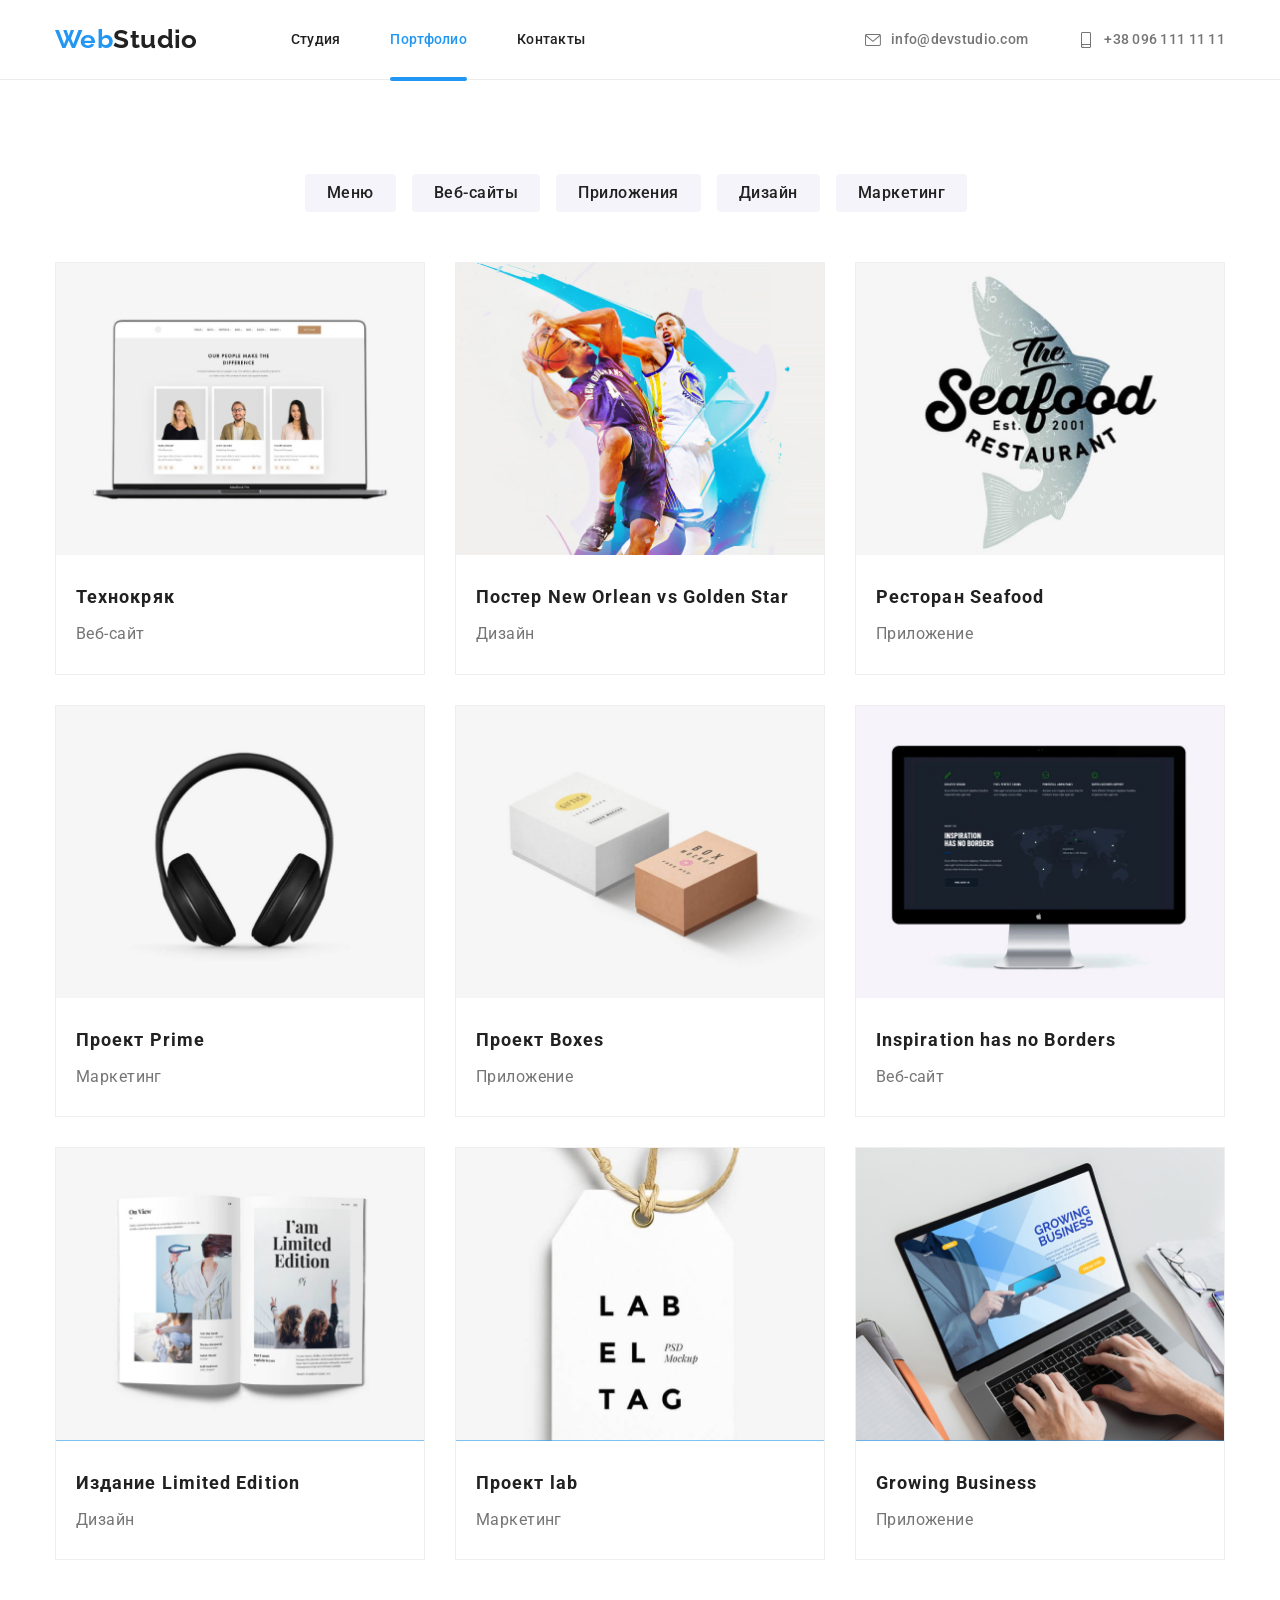
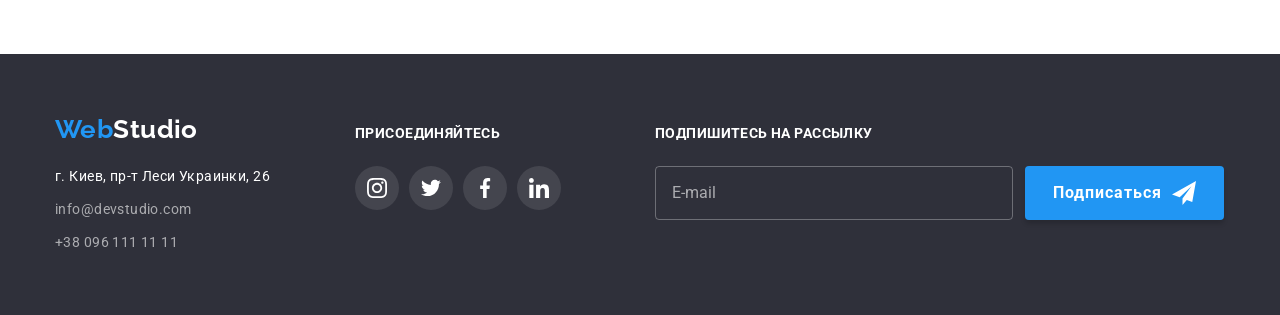
==== commit d3060a87: "Добавляет оформление модалки и формы в футере" ====
--- a/portfolio.html
+++ b/portfolio.html
@@ -257,6 +257,8 @@
 
     <footer class="footer-page">
       <div class="container all-footer">
+        <!--  ADDRESS  -->
+
         <div class="footer-container">
           <a href="./index.html" class="logo logo-for-footer">Web<span class="logo-footer">Studio</span></a>
           <address class="address-container">
@@ -271,9 +273,12 @@
             </ul>
           </address>
         </div>
-        <div class="footer-container">
+
+        <!--  JOIN  -->
+
+        <div class="footer-container join-container">
           <p class="text"><strong class="join">присоединяйтесь</strong></p>
-          <ul class="social-list list">
+          <ul class="social-list-footer list">
             <li class="social-link-item">
               <a href="#" class="social-link social-footer"
                 ><svg class="social-icon" width="20px" height="20px">
@@ -300,6 +305,20 @@
             </li>
           </ul>
         </div>
+
+        <!--  SIGN UP  -->
+
+        <div class="footer-container mailing-container">
+          <p class="text"><strong class="join">Подпишитесь на рассылку</strong></p>
+          <div class="input-mailing">
+            <form class="form-mailing">
+              <div class="form-field-mailing">
+                <input type="email" name="mailing" id="mailing" placeholder="E-mail" />
+              </div>
+            </form>
+            <button type="submit" class="main-button send-btn">Подписаться</button>
+          </div>
+        </div>
       </div>
     </footer>
   </body>
--- a/css/common.css
+++ b/css/common.css
@@ -211,6 +211,8 @@
   justify-content: space-between;
 }
 
+/* ======== ADDRESS ======== */
+
 .footer-container {
   width: 270px;
 }
@@ -269,27 +271,9 @@
   color: var(--accent-color);
 }
 
-.card-footer {
-  padding: 24px 20px;
-}
-
-.card-footer .title {
-  color: var(--title-text-color);
-
-  font-weight: 700;
-  font-size: 18px;
-  line-height: 2;
-  letter-spacing: 0.06em;
-  margin-bottom: 4px;
-  margin-top: 0;
-}
-
-.card-footer .text {
-  font-size: 16px;
-  line-height: 1.9;
-  margin: 0;
-  color: var(--text-main-color);
-}
+/* ======== END ADDRESS ======== */
+
+/* ======== JOIN SOCIAL LINKS ======== */
 
 .join {
   text-transform: uppercase;
@@ -309,23 +293,28 @@
   border-radius: 50%;
   color: #ffffff;
 }
+/* ======== END JOIN SOCIAL LINKS ======== */
+
+/* ======== SIGN UP FORM ======== */
 
 .footer-container.mailing-container {
   width: 570px;
 }
 
 .main-button.send-btn {
-  position: relative;
+  padding-right: 28px;
+  padding-left: 28px;
+  display: flex;
+  justify-content: center;
+  align-items: center;
 }
 
 .main-button.send-btn::after {
   content: '';
-  /* position: absolute;
-  top: 13px;
-  right: 18px; */
   display: inline-block;
   width: 24px;
   height: 24px;
+
   margin-left: 10px;
 
   background-image: url(../img/icons/send.svg);
@@ -333,9 +322,35 @@
   background-repeat: no-repeat;
 }
 
-/* .send-icon {
-  fill: currentColor;
-} */
+.input-mailing {
+  display: flex;
+}
+
+.form-mailing {
+  margin-right: 12px;
+}
+
+.form-field-mailing input {
+  display: block;
+  background-color: transparent;
+  border: 1px solid rgba(255, 255, 255, 0.3);
+  border-radius: 4px;
+
+  width: 358px;
+  padding: 16px 16px;
+
+  font-size: 16px;
+  line-height: 1.25;
+  color: rgba(255, 255, 255, 0.6);
+}
+
+.form-field-mailing input::placeholder {
+  font-size: 16px;
+  line-height: 1.25;
+  color: rgba(255, 255, 255, 0.6);
+}
+
+/* ======== END SIGN UP FORM ======== */
 
 /* ======== END FOOTER ======== */
 
--- a/css/styles.css
+++ b/css/styles.css
@@ -443,6 +443,28 @@
   transform: translateY(0);
 }
 
+.card-footer {
+  padding: 24px 20px;
+}
+
+.card-footer .title {
+  color: var(--title-text-color);
+
+  font-weight: 700;
+  font-size: 18px;
+  line-height: 2;
+  letter-spacing: 0.06em;
+  margin-bottom: 4px;
+  margin-top: 0;
+}
+
+.card-footer .text {
+  font-size: 16px;
+  line-height: 1.9;
+  margin: 0;
+  color: var(--text-main-color);
+}
+
 /* ======== END EXAMPLES ======== */
 
 /* ======== MODAL WINDOW ======== */
@@ -481,6 +503,7 @@
 
   min-height: 580px;
   min-width: 528px;
+  padding: 40px;
 
   background-color: #fff;
 }
@@ -505,4 +528,108 @@
   cursor: pointer;
 }
 
-/* ======== END MODAL WINDOW ======== */
+.close-modal-button:hover .close-button-icon,
+.close-modal-button:focus .close-button-icon {
+  fill: var(--accent-color);
+}
+
+.modal-title {
+  font-weight: 700;
+  font-size: 20px;
+  line-height: 1.15;
+  text-align: center;
+  color: var(--title-text-color);
+
+  margin-bottom: 12px;
+}
+
+.form-group {
+  display: flex;
+  flex-direction: column;
+
+  margin-bottom: 10px;
+}
+
+.form-group label {
+  margin-bottom: 4px;
+  font-size: 12px;
+  line-height: 1.167;
+  letter-spacing: 0.01em;
+}
+
+.form-group input {
+  padding-left: 42px;
+  padding-right: 12px;
+  padding-top: 11px;
+  padding-bottom: 11px;
+  border: 1px solid rgba(33, 33, 33, 0.2);
+  border-radius: 4px;
+}
+
+.form-input:hover {
+  border: 1px solid var(--accent-color);
+}
+
+.form-input:focus-within .input-icon {
+  fill: var(--accent-color);
+}
+
+.form-group.comment {
+  margin-bottom: 20px;
+}
+
+.form-group.comment textarea {
+  resize: none;
+  border: 1px solid rgba(33, 33, 33, 0.2);
+  border-radius: 4px;
+
+  padding: 12px 16px;
+}
+
+.form-group.comment textarea:hover,
+.form-group.comment textarea:focus {
+  border: 1px solid var(--accent-color);
+}
+
+.form-group.comment textarea::placeholder {
+  font-size: 12px;
+  line-height: 1.667;
+  letter-spacing: 0.01em;
+
+  color: rgba(117, 117, 117, 0.5);
+}
+
+.agreement {
+  margin-bottom: 20px;
+  display: flex;
+  align-items: center;
+}
+
+.agreement label {
+  margin-left: 8px;
+}
+
+.agreement-conditions-link {
+  color: var(--accent-color);
+}
+
+.main-button.send-modal-btn {
+  display: block;
+  padding-left: 55px;
+  padding-right: 55px;
+  margin-right: auto;
+  margin-left: auto;
+}
+
+.input-icon {
+  position: relative;
+}
+
+.icon {
+  display: inline-block;
+  position: absolute;
+  top: 28px;
+  left: 12px;
+}
+
+/* ======== END MODAL WINDOW ======== */ ;
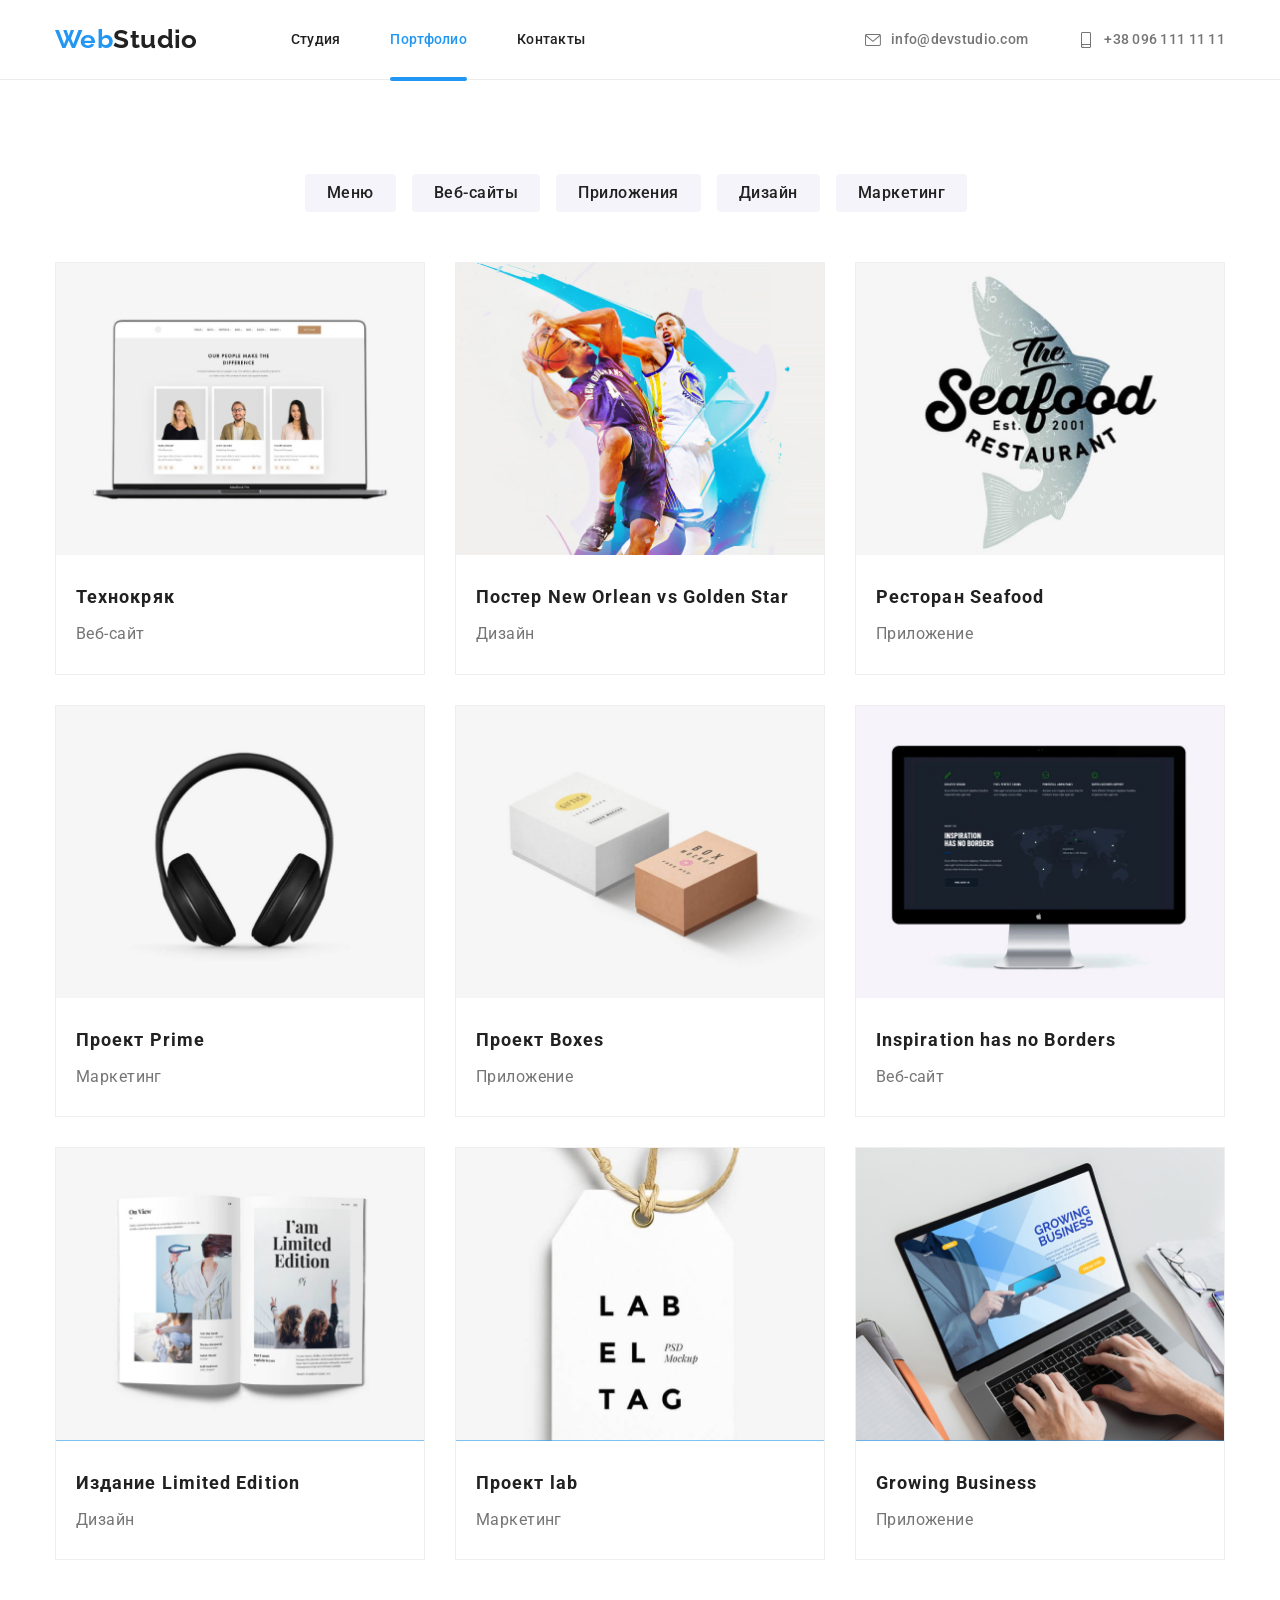
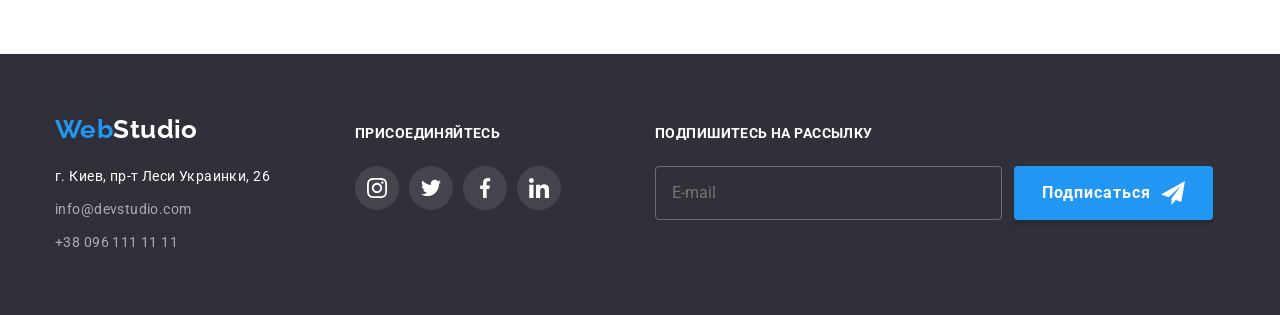
==== commit b5db7ec3: "Добавляет оформление модального окна" ====
--- a/portfolio.html
+++ b/portfolio.html
@@ -310,14 +310,11 @@
 
         <div class="footer-container mailing-container">
           <p class="text"><strong class="join">Подпишитесь на рассылку</strong></p>
-          <div class="input-mailing">
-            <form class="form-mailing">
-              <div class="form-field-mailing">
-                <input type="email" name="mailing" id="mailing" placeholder="E-mail" />
-              </div>
-            </form>
+
+          <form class="form-mailing">
+            <input type="email" class="form-field-mailing" name="mailing" id="mailing" placeholder="E-mail" />
             <button type="submit" class="main-button send-btn">Подписаться</button>
-          </div>
+          </form>
         </div>
       </div>
     </footer>
--- a/css/common.css
+++ b/css/common.css
@@ -314,7 +314,6 @@
   display: inline-block;
   width: 24px;
   height: 24px;
-
   margin-left: 10px;
 
   background-image: url(../img/icons/send.svg);
@@ -322,26 +321,31 @@
   background-repeat: no-repeat;
 }
 
-.input-mailing {
-  display: flex;
-}
-
 .form-mailing {
+  display: flex;
   margin-right: 12px;
 }
 
-.form-field-mailing input {
+.form-field-mailing {
   display: block;
   background-color: transparent;
   border: 1px solid rgba(255, 255, 255, 0.3);
   border-radius: 4px;
+  outline: none;
 
   width: 358px;
   padding: 16px 16px;
+  margin-right: 12px;
 
   font-size: 16px;
   line-height: 1.25;
-  color: rgba(255, 255, 255, 0.6);
+  color: #fff;
+
+  transition: border-color 250ms cubic-bezier(0.4, 0, 0.2, 1);
+}
+
+.form-field-mailing:focus {
+  border-color: var(--accent-color);
 }
 
 .form-field-mailing input::placeholder {
--- a/css/styles.css
+++ b/css/styles.css
@@ -528,6 +528,10 @@
   cursor: pointer;
 }
 
+.close-button-icon {
+  transition: fill 250ms cubic-bezier(0.4, 0, 0.2, 1);
+}
+
 .close-modal-button:hover .close-button-icon,
 .close-modal-button:focus .close-button-icon {
   fill: var(--accent-color);
@@ -557,20 +561,40 @@
   letter-spacing: 0.01em;
 }
 
-.form-group input {
+.form-input {
+  width: 100%;
+  height: 40px;
   padding-left: 42px;
   padding-right: 12px;
   padding-top: 11px;
   padding-bottom: 11px;
   border: 1px solid rgba(33, 33, 33, 0.2);
   border-radius: 4px;
-}
-
-.form-input:hover {
-  border: 1px solid var(--accent-color);
-}
-
-.form-input:focus-within .input-icon {
+  outline: none;
+
+  transition: border-color 250ms cubic-bezier(0.4, 0, 0.2, 1);
+}
+
+.form-field {
+  position: relative;
+}
+
+.icon {
+  display: inline-block;
+  position: absolute;
+  top: 50%;
+  left: 15px;
+  transform: translateY(-50%);
+  color: currentColor;
+
+  transition: fill 250ms cubic-bezier(0.4, 0, 0.2, 1);
+}
+
+.form-input:focus {
+  border-color: var(--accent-color);
+}
+
+.form-input:focus + .icon {
   fill: var(--accent-color);
 }
 
@@ -579,14 +603,17 @@
 }
 
 .form-group.comment textarea {
+  width: 100%;
+  height: 120px;
   resize: none;
   border: 1px solid rgba(33, 33, 33, 0.2);
   border-radius: 4px;
-
+  outline: none;
   padding: 12px 16px;
-}
-
-.form-group.comment textarea:hover,
+
+  transition: border 250ms cubic-bezier(0.4, 0, 0.2, 1);
+}
+
 .form-group.comment textarea:focus {
   border: 1px solid var(--accent-color);
 }
@@ -600,13 +627,29 @@
 }
 
 .agreement {
-  margin-bottom: 20px;
-  display: flex;
-  align-items: center;
-}
-
-.agreement label {
-  margin-left: 8px;
+  text-align: center;
+  margin-bottom: 30px;
+}
+
+.agreement-label::before {
+  content: '';
+  display: inline-block;
+  width: 16px;
+  height: 15px;
+  border: 2px solid rgba(33, 33, 33, 1);
+  border-radius: 2px;
+  vertical-align: text-top;
+
+  margin-right: 8px;
+}
+
+.agreement-field:checked + .agreement-label::before {
+  background-color: var(--accent-color);
+  background-image: url(../img/icons/vector.svg);
+  background-size: 11px 8px;
+  background-repeat: no-repeat;
+  background-position: center;
+  border: none;
 }
 
 .agreement-conditions-link {
@@ -615,21 +658,10 @@
 
 .main-button.send-modal-btn {
   display: block;
+  padding-right: 55px;
   padding-left: 55px;
-  padding-right: 55px;
   margin-right: auto;
   margin-left: auto;
 }
 
-.input-icon {
-  position: relative;
-}
-
-.icon {
-  display: inline-block;
-  position: absolute;
-  top: 28px;
-  left: 12px;
-}
-
 /* ======== END MODAL WINDOW ======== */ ;
